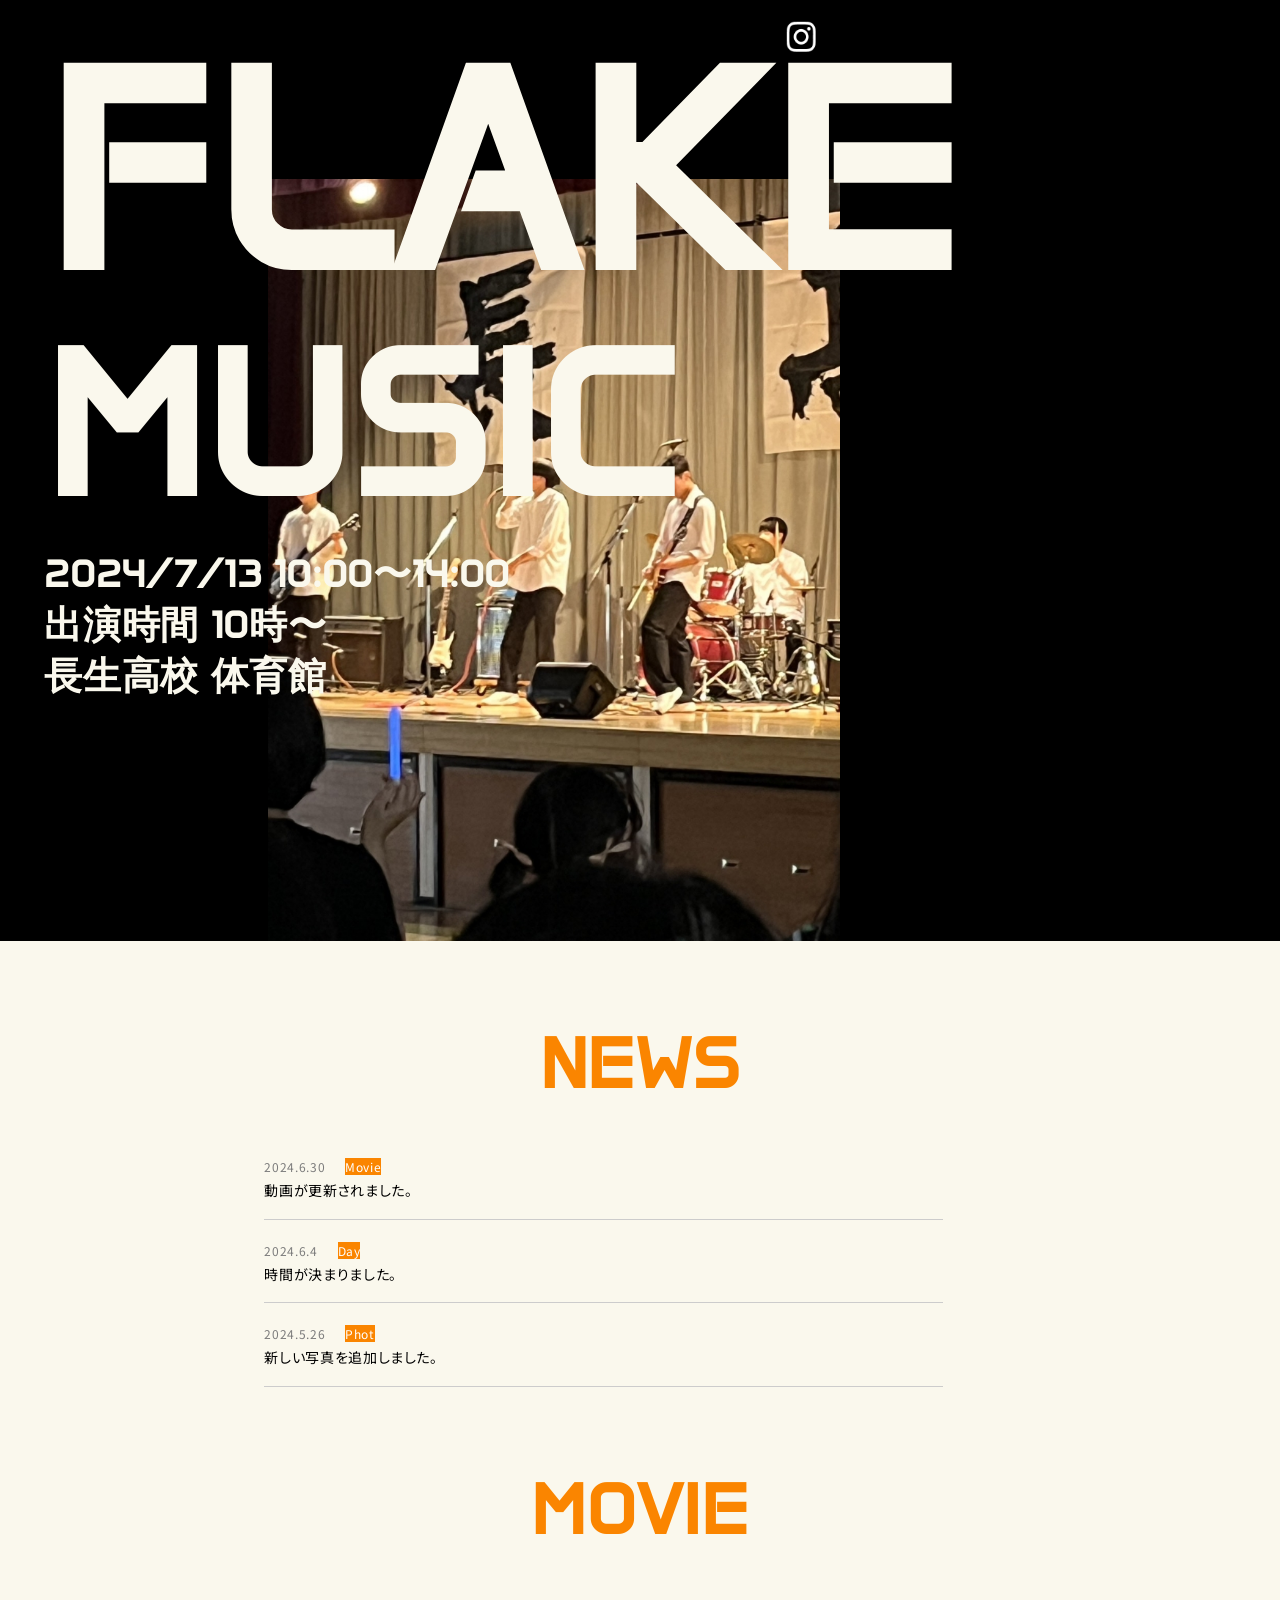
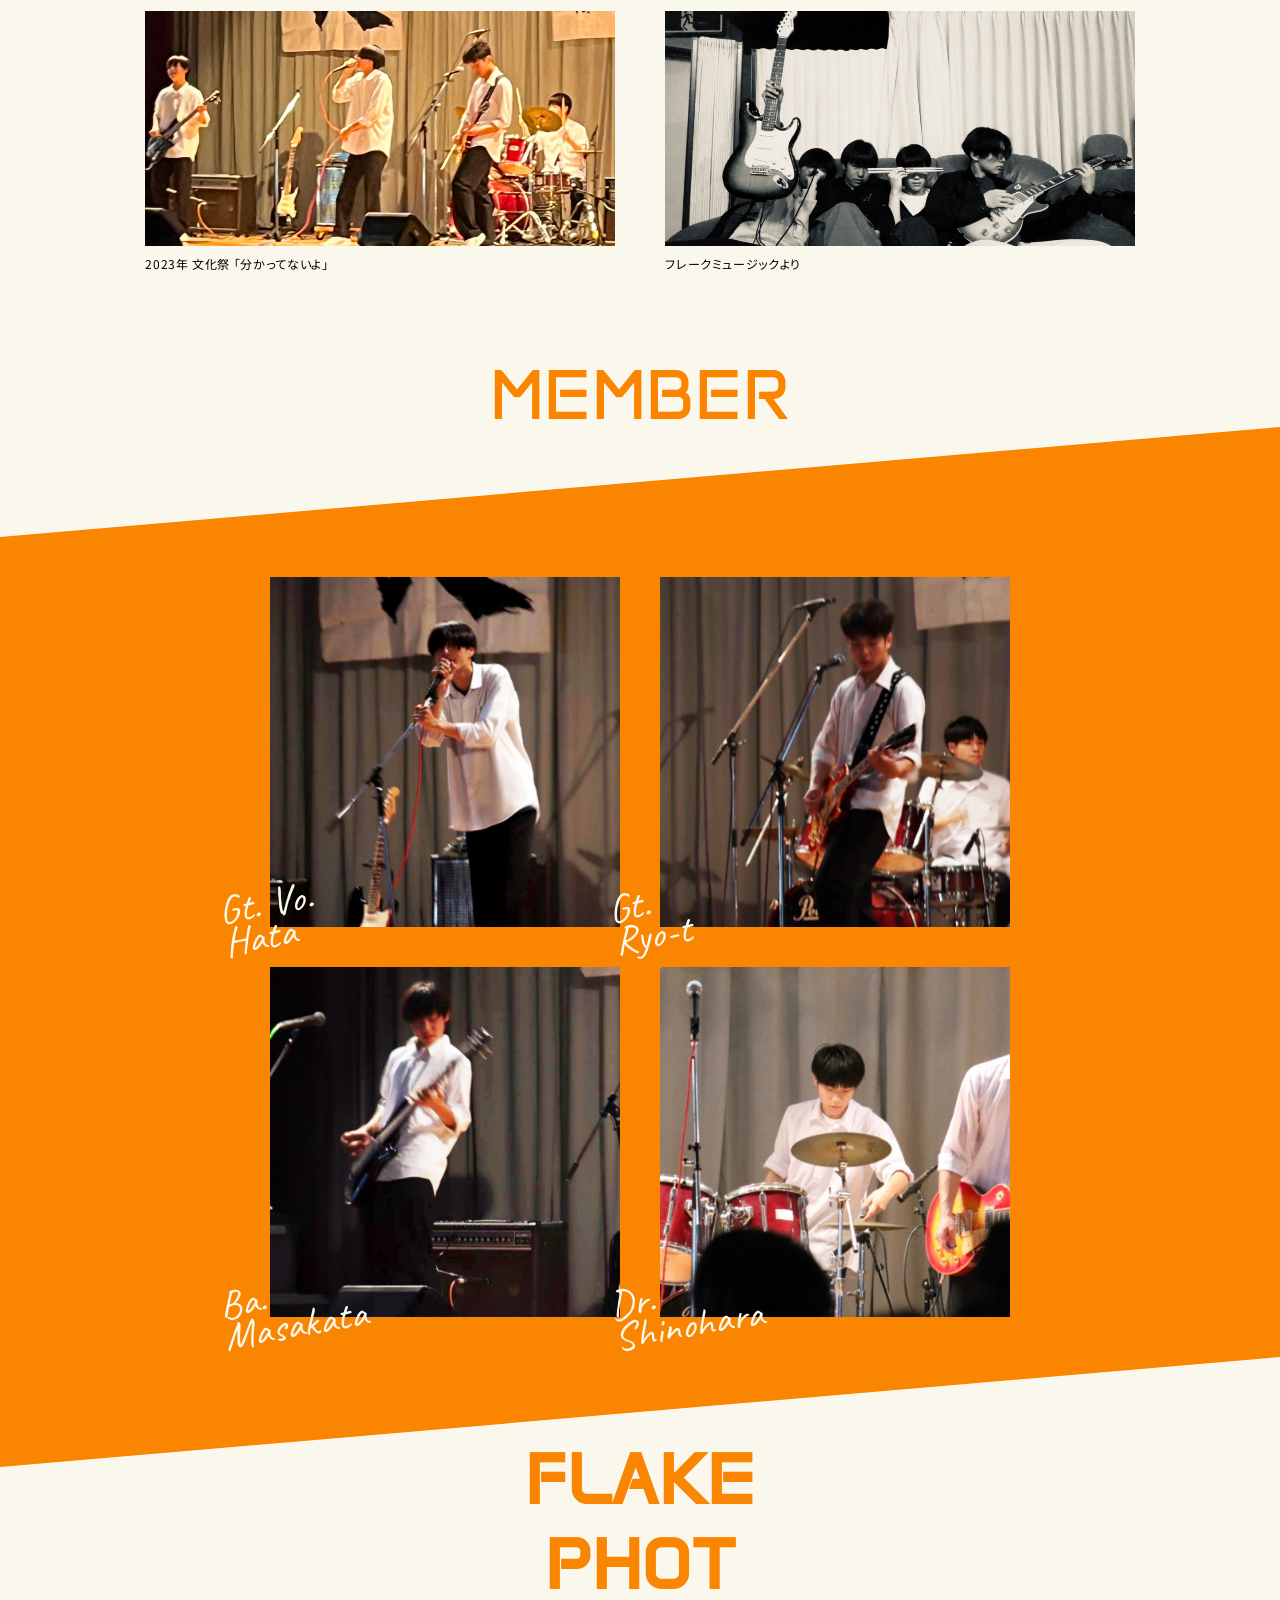
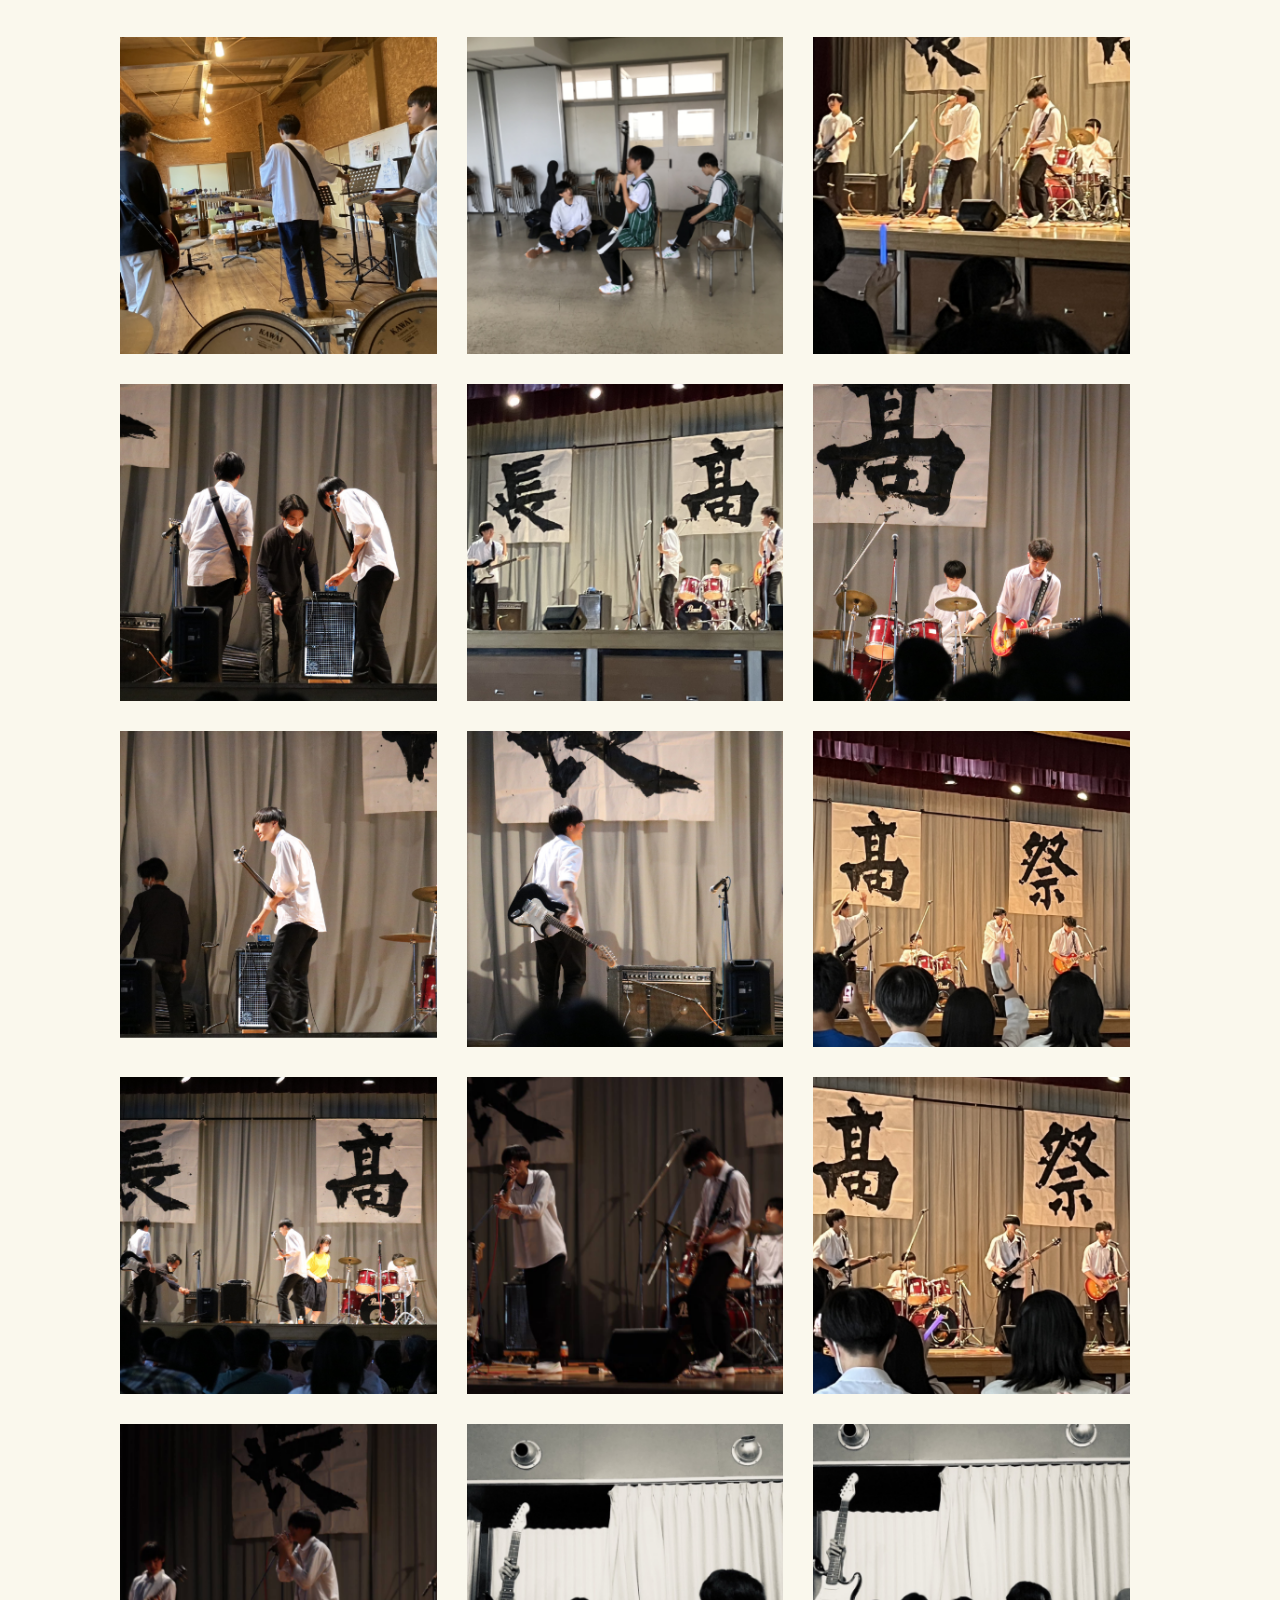
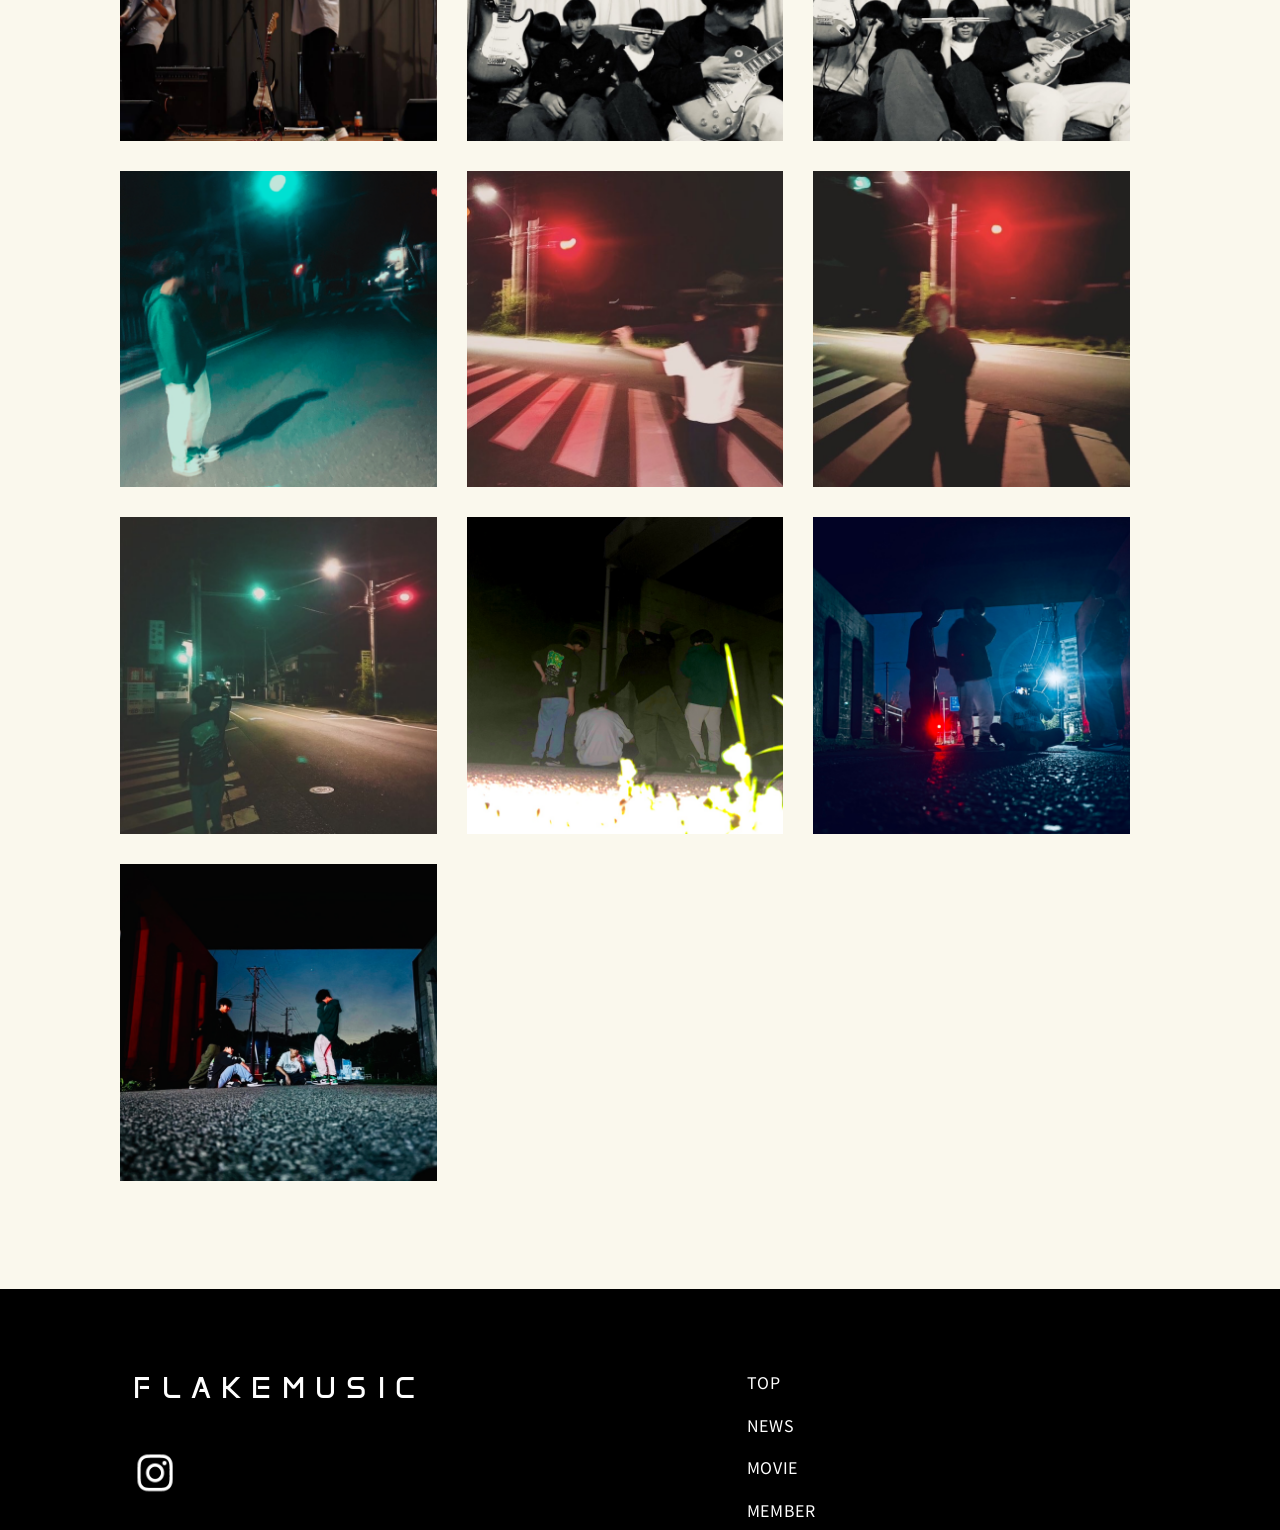
==== index.html @ 5154acaa "Add files via upload" ====
<!DOCTYPE html>
<html lang="ja">
<head>
    <meta charset="UTF-8">
    <meta http-equiv="X-UA-Compatible" content="IE=edge">
    <meta name="viewport" content="width=device-width, initial-scale=1.0">
    <title>FLAKE MUSIC</title>
    <link rel="preconnect" href="https://fonts.googleapis.com">
    <link rel="preconnect" href="https://fonts.gstatic.com">
    <link href="https://fonts.googleapis.com/css2?family=Anta&family=Caveat:wght@400..700&family=Noto+Sans+JP:wght@100..900&display=swap" rel="stylesheet">
    <link rel="stylesheet" href="./assets/css/style.css">
    <link rel="stylesheet" href="./assets/css/modal-video.min.css">
    <link rel="icon" type="image/svg+xml" href="./assets/images/favicon.svg">
</head>
<body>
    <div class="kv">
        <h1>
            <a href="https://www.instagram.com/flake__music?igsh=cmU2dWR6eW55bzNp&utm_source=qr" target="_blank">
                    <img class="kv_insta"  src="./assets/images/sns_instagram_wt.png">
                </a>
            <picture>
                <source class="kv_sp" srcset="./assets/images/img_kv_sp.jpg" alt="FLAKE MUSIC" media="(max-width:769px)
                ">
                <img class="kv_pc" src="./assets/images/img_kv_pc.jpg" alt="FLAKE MUSIC">
            </picture>
            <div class="kv_logo" id="TOP">
                <a href="https://www.instagram.com/flake__music/?igsh=cmU2dWR6eW55bzNp&utm_source=qr" target="_blank">
                    <img class="kv_logo_insta"  src="./assets/images/sns_instagram_wt.png">
                </a>
                <p class="kv_logo_1">FLAKE</p>
                <p class="kv_logo_2">MUSIC</p>
                <p class="kv_logo_3">2024/7/13  10:00〜14:00<br>
                出演時間 10時〜<br>
                長生高校 体育館</p>
            </div>
        </h1>
    </div>

    <section class="section">
        <div class="container">
            <h2>
                <p id="NEWS" class="head_name">
                    NEWS
                </p>
            </h2>
            <div class="title">
                <div class="box-flex">
                    <p class="title_day">2024.6.30</p>
                    <p class="title_label">Movie</p>
                </div>
                <p class="title_text"><a class="js-smscroll" href="#MOVIE">動画が更新されました。</a></p>
            </div>
            <div class="title">
                <div class="box-flex">
                    <p class="title_day">2024.6.4</p>
                    <p class="title_label">Day</p>
                </div>
                <p class="title_text"><a class="js-smscroll" href="#TOP">時間が決まりました。</a></p>
            </div>
            <div class="title">
                <div class="box-flex">
                    <p class="title_day">2024.5.26</p>
                    <p class="title_label">Phot</p>
                </div>
                <p class="title_text"><a class="js-smscroll" href="#PHOT">新しい写真を追加しました。</a></p>
            </div>
            
        </div>
    </section>

    <section class="section">
        <div class="container">
            <h2>
                <p id="MOVIE" class="head_name">MOVIE</p>
            </h2>
        </div>
        <div class="movie">
            <ul class="movie_box">
                <li class="movie_box_list js-modal-btn" data-video-id="sk8M_e-2G_A">
                    <img src="./assets/images/1947E01D-9ADE-44A4-9FD0-32E2B6042552.png" alt="">
                    <p class="movie_box_text">2023年 文化祭 「分かってないよ」</p>
                </li>
                <li class="movie_box_list
                js-modal-btn"
                data-video-id="zUgjoX7uFrs">
                    <img src="./assets/images/C8CD3459-239B-4F64-9021-A11E1F5ED445.png" alt="">
                    <p class="movie_box_text">フレークミュージックより</p>
                </li>
            </ul>
        </div>
    </section>

    <section class="section">
        <div class="container">
            <span>
                <p id="MEMBER" class="head_name head_name--mb">MEMBER</p>
            </span>
            
            <div class="member">
                <ul class="member_box">
                    <li class="member_box_list">
                        <img class="member_img" src="./assets/images/gt_vo.png" alt="">
                        <p class="member_img_name">Gt. Vo.<br>  Hata</p>
                    </li>
                    <li class="member_box_list">
                        <img class="member_img"  src="./assets/images/gt.png" alt="">
                        <p class="member_img_name">Gt.<br>  Ryo-t</p>
                    </li>
                    <li class="member_box_list">
                        <img class="member_img"  src="./assets/images/bass.png" alt="">
                        <p class="member_img_name">Ba.<br>  Masakata</p>
                    </li>
                    <li class="member_box_list">
                        <img class="member_img"  src="./assets/images/dr.png" alt="">
                        <p class="member_img_name">Dr.<br>  Shinohara</p>
                    </li>
                </ul>
            </div>
        </div>
    </section>

    <section class="section">
        <div class="container">
            <h2>
                <p id="PHOT" class="head_name">FLAKE<br>PHOT</p>
            </h2>
            <div class="phot">
                <ul class="phot_box">
                    <li class="phot_box_card">
                        <img src="./assets/images/phot_1.png" alt="">
                    </li>
                    <li class="phot_box_card">
                        <img src="./assets/images/phot_2.png" alt="">
                    </li>
                    <li class="phot_box_card">
                        <img src="./assets/images/phot_3.png" alt="">
                    </li>
                    <li class="phot_box_card">
                        <img src="./assets/images/phot_4.png" alt="">
                    </li>
                    <li class="phot_box_card">
                        <img src="./assets/images/phot_5.png" alt="">
                    </li>
                    <li class="phot_box_card">
                        <img src="./assets/images/phot_6.png" alt="">
                    </li>
                    <li class="phot_box_card">
                        <img src="./assets/images/phot_7.png" alt="">
                    </li>
                    <li class="phot_box_card">
                        <img src="./assets/images/phot_8.png" alt="">
                    </li>
                    <li class="phot_box_card">
                        <img src="./assets/images/phot_9.png" alt="">
                    </li>
                    <li class="phot_box_card">
                        <img src="./assets/images/phot_10.png" alt="">
                    </li>
                    <li class="phot_box_card">
                        <img src="./assets/images/phot_11.png" alt="">
                    </li>
                    <li class="phot_box_card">
                        <img src="./assets/images/phot_12.png" alt="">
                    </li>
                    <li class="phot_box_card">
                        <img src="./assets/images/phot_13.png" alt="">
                    </li>
                    <li class="phot_box_card">
                        <img src="./assets/images/phot_14.png" alt="">
                    </li>
                    <li class="phot_box_card">
                        <img src="./assets/images/phot_15.png" alt="">
                    </li>
                    <li class="phot_box_card">
                        <img src="./assets/images/phot_16.png" alt="">
                    </li>
                    <li class="phot_box_card">
                        <img src="./assets/images/phot_17.png" alt="">
                    </li>
                    <li class="phot_box_card">
                        <img src="./assets/images/phot_18.png" alt="">
                    </li>
                    <li class="phot_box_card">
                        <img src="./assets/images/phot_19.png" alt="">
                    </li><li class="phot_box_card">
                        <img src="./assets/images/phot_20.png" alt="">
                    </li>
                    <li class="phot_box_card">
                        <img src="./assets/images/phot_21.png" alt="">
                    </li>
                    <li class="phot_box_card">
                        <img src="./assets/images/phot_22.png" alt="">
                    </li>
                </ul>
            </div>
        </div>
    </section>

    <!-- <section class="section"> -->
        <!-- <div class="container"> -->
            <div class="footer">
                <p class="footer_name">F L A K E  M U S I C</p>
                <a href="https://www.instagram.com/flake__music/?igsh=cmU2dWR6eW55bzNp&utm_source=qr" target="_blank">
                    <img class="footer_insta" src="./assets/images/sns_instagram_wt.png">
                </a>
                <div class="footer_label">
                    <p class="footer_label_list"><a class="js-smscroll" href="#TOP">TOP</a></p>
                    <p class="footer_label_list"><a class="js-smscroll" href="#NEWS">NEWS</a></p>
                    <p class="footer_label_list"><a class="js-smscroll" href="#MOVIE">MOVIE</a></p>
                    <p class="footer_label_list"><a class="js-smscroll" href="#MEMBER">MEMBER</a></p>
                    <p class="footer_label_list"><a class="js-smscroll" href="#PHOT">PHOT</a></p>
                </div>
                <p class="footer_copyright">Copyright 2024 © FLAKE MUSIC. All Rights Reserved.</p>
            </div>
        </div>
        
    </section>
    <script src="https://ajax.googleapis.com/ajax/libs/jquery/3.7.1/jquery.min.js"></script>
    <script src="./assets/js/jquery-modal-video.min.js"></script>
    <script src="./assets/js/main.js"></script>
</body>
</html>
---- assets/css/style.css ----
@charset "UTF-8";
/*
  # =================================================================
  # Global selectors
  # =================================================================
*/
html {
  box-sizing: border-box;
  overflow-y: scroll; /* All browsers without overlaying scrollbars */
  -webkit-text-size-adjust: 100%; /* iOS 8+ */
}

*,
::before,
::after {
  background-repeat: no-repeat; /* Set `background-repeat: no-repeat` to all elements and pseudo elements */
  box-sizing: inherit;
}

::before,
::after {
  text-decoration: inherit; /* Inherit text-decoration and vertical align to ::before and ::after pseudo elements */
  vertical-align: inherit;
}

* {
  padding: 0; /* Reset `padding` and `margin` of all elements */
  margin: 0;
}

/* # =================================================================
   # General elements
   # ================================================================= */
/* Add the correct display in iOS 4-7.*/
audio:not([controls]) {
  display: none;
  height: 0;
}

hr {
  overflow: visible; /* Show the overflow in Edge and IE */
}

em {
  font-style: normal;
}

/*
* Correct `block` display not defined for any HTML5 element in IE 8/9
* Correct `block` display not defined for `details` or `summary` in IE 10/11
* and Firefox
* Correct `block` display not defined for `main` in IE 11
*/
article,
aside,
details,
figcaption,
figure,
footer,
header,
main,
menu,
nav,
section,
summary {
  display: block;
}

summary {
  display: list-item; /* Add the correct display in all browsers */
}

small {
  font-size: 80%; /* Set font-size to 80% in `small` elements */
}

[hidden],
template {
  display: none; /* Add the correct display in IE */
}

abbr[title] {
  border-bottom: 1px dotted; /* Add a bordered underline effect in all browsers */
  text-decoration: none; /* Remove text decoration in Firefox 40+ */
}

a {
  background-color: transparent; /* Remove the gray background on active links in IE 10 */
  -webkit-text-decoration-skip: objects; /* Remove gaps in links underline in iOS 8+ and Safari 8+ */
  text-decoration: none;
}

a:active,
a:hover {
  outline-width: 0; /* Remove the outline when hovering in all browsers */
}

code,
kbd,
pre,
samp {
  font-family: monospace, monospace; /* Specify the font family of code elements */
}

b,
strong {
  font-weight: bolder; /* Correct style set to `bold` in Edge 12+, Safari 6.2+, and Chrome 18+ */
}

dfn {
  font-style: italic; /* Address styling not present in Safari and Chrome */
}

/* Address styling not present in IE 8/9 */
mark {
  background-color: #ff0;
  color: #000;
}

/* https://gist.github.com/unruthless/413930 */
sub,
sup {
  font-size: 75%;
  line-height: 0;
  position: relative;
  vertical-align: baseline;
}

sub {
  bottom: 0;
}

sup {
  top: -0.5em;
}

/* # =================================================================
   # Forms
   # ================================================================= */
input {
  border-radius: 0;
}

/* Apply cursor pointer to button elements */
button,
[type=button],
[type=reset],
[type=submit],
[role=button] {
  cursor: pointer;
}

/* Replace pointer cursor in disabled elements */
[disabled] {
  cursor: default;
}

[type=number] {
  width: auto; /* Firefox 36+ */
}

[type=search] {
  -webkit-appearance: textfield; /* Safari 8+ */
}

[type=search]::-webkit-search-cancel-button,
[type=search]::-webkit-search-decoration {
  -webkit-appearance: none; /* Safari 8 */
}

textarea {
  overflow: auto; /* Internet Explorer 11+ */
  resize: vertical; /* Specify textarea resizability */
}

button,
input,
optgroup,
select,
textarea {
  font: inherit; /* Specify font inheritance of form elements */
}

optgroup {
  font-weight: bold; /* Restore the font weight unset by the previous rule. */
}

button {
  overflow: visible; /* Address `overflow` set to `hidden` in IE 8/9/10/11 */
}

/* Remove inner padding and border in Firefox 4+ */
button::-moz-focus-inner,
[type=button]::-moz-focus-inner,
[type=reset]::-moz-focus-inner,
[type=submit]::-moz-focus-inner {
  border-style: 0;
  padding: 0;
}

/* Replace focus style removed in the border reset above */
button:-moz-focusring,
[type=button]::-moz-focus-inner,
[type=reset]::-moz-focus-inner,
[type=submit]::-moz-focus-inner {
  outline: 1px dotted ButtonText;
}

button,
html [type=button],
[type=reset],
[type=submit] {
  -moz-appearance: none;
       appearance: none;
  -webkit-appearance: none; /* Correct the inability to style clickable types in iOS */
}

button,
select {
  text-transform: none; /* Firefox 40+, Internet Explorer 11- */
}

/* Remove the default button styling in all browsers */
button,
input,
select,
textarea {
  background-color: transparent;
  border-style: none;
  color: inherit;
}

/* Style select like a standard input */
select {
  appearance: none;
  -moz-appearance: none; /* Firefox 36+ */
  -webkit-appearance: none; /* Chrome 41+ */
}

select::-ms-expand {
  display: none; /* Internet Explorer 11+ */
}

select::-ms-value {
  color: currentColor; /* Internet Explorer 11+ */
}

legend {
  border: 0; /* Correct `color` not being inherited in IE 8/9/10/11 */
  color: inherit; /* Correct the color inheritance from `fieldset` elements in IE */
  display: table; /* Correct the text wrapping in Edge and IE */
  max-width: 100%; /* Correct the text wrapping in Edge and IE */
  white-space: normal; /* Correct the text wrapping in Edge and IE */
}

::-webkit-file-upload-button {
  -webkit-appearance: button; /* Correct the inability to style clickable types in iOS and Safari */
  font: inherit; /* Change font properties to `inherit` in Chrome and Safari */
}

[type=search] {
  -webkit-appearance: textfield; /* Correct the odd appearance in Chrome and Safari */
  outline-offset: -2px; /* Correct the outline style in Safari */
}

/* # =================================================================
   # Specify media element style
   # ================================================================= */
img {
  border-style: none; /* Remove border when inside `a` element in IE 8/9/10 */
  max-width: 100%;
  vertical-align: top;
}

img[src$=".svg"] {
  width: 100%;
  height: auto;
}

/* Add the correct vertical alignment in Chrome, Firefox, and Opera */
progress {
  vertical-align: baseline;
}

svg:not(:root) {
  overflow: hidden; /* Internet Explorer 11- */
}

audio,
canvas,
progress,
video {
  display: inline-block; /* Internet Explorer 11+, Windows Phone 8.1+ */
}

/* # =================================================================
   # Accessibility
   # ================================================================= */
/* Hide content from screens but not screenreaders */
@media screen {
  [hidden~=screen] {
    display: inherit;
  }
  [hidden~=screen]:not(:active):not(:focus):not(:target) {
    position: absolute !important;
    clip: rect(0 0 0 0) !important;
  }
}
/* Specify the progress cursor of updating elements */
[aria-busy=true] {
  cursor: progress;
}

/* Specify the pointer cursor of trigger elements */
[aria-controls] {
  cursor: pointer;
}

/* Specify the unstyled cursor of disabled, not-editable, or otherwise inoperable elements */
[aria-disabled] {
  cursor: default;
}

/* # =================================================================
   # Selection
   # ================================================================= */
/* Specify text selection background color and omit drop shadow */
::-moz-selection {
  background-color: #b3d4fc; /* Required when declaring ::selection */
  color: #000;
  text-shadow: none;
}

::selection {
  background-color: #b3d4fc; /* Required when declaring ::selection */
  color: #000;
  text-shadow: none;
}

/* ==========================================================================
 Base
========================================================================== */
html {
  overflow-y: scroll;
  font-size: 0.625em;
  box-sizing: border-box;
}

body {
  background-color: #FAF8ED;
  color: #FA8500;
  font-family: "Noto Sans JP", "Hiragino Sans", "Hiragino Kaku Gothic ProN", -apple-system, BlinkMacSystemFont, "游ゴシック Medium", meiryo, sans-serif;
  font-size: 1.6rem;
  font-weight: 400;
  font-feature-settings: "palt";
  -webkit-font-feature-settings: "palt";
  -moz-font-feature-settings: "palt";
  letter-spacing: 0.04em;
}

ul {
  list-style: none;
}

sup {
  font-size: 0.6em;
}

img,
video {
  max-width: 100%;
}

em {
  font-style: normal;
}

* {
  -webkit-tap-highlight-color: transparent;
}
*:focus {
  outline: none;
}

a {
  color: inherit;
  text-underline-offset: 3px;
  cursor: pointer;
}
a:link, a:visited {
  color: inherit;
}
a:hover {
  opacity: 1;
}
a:active {
  opacity: 0.8;
}
a:focus {
  outline: 0;
}
a.textLink {
  display: inline;
}

a, button {
  outline: none;
}

@media screen and (max-width: 767px) {
  .is-hideSp {
    display: none;
  }
}

@media screen and (min-width: 768px) {
  .is-hidePc {
    display: none;
  }
}

.ib {
  display: inline-block;
}

@media screen and (max-width: 767px) {
  sup {
    font-size: 0.6em;
  }
}
body {
  background-color: #FAF8ED;
}

.kv {
  display: flex;
  position: relative;
  background-color: #000;
}
@media screen and (max-width: 769px) {
  .kv {
    padding-top: 0;
  }
}
.kv_insta {
  width: 100%;
  height: auto;
  padding-top: 2.0833333333%;
  padding-left: 88.1944444444%;
  padding-right: 7.6388888889%;
}
@media screen and (max-width: 769px) {
  .kv_insta {
    display: none;
  }
}
.kv_sp {
  padding-top: 0;
}
.kv_pc {
  width: 100%;
  height: auto;
  padding-left: 30.1388888889%;
  padding-right: 5.4166666667%;
  padding-top: 13.8888888889%;
}
@media screen and (max-width: 769px) {
  .kv_pc {
    padding: 0 0 38.4615384615% 0;
  }
}

.kv_logo {
  position: absolute;
  top: 0px;
  padding-left: 3.4722222222%;
  text-align: left;
  font-family: "Anta", sans-serif;
  color: #FAF8ED;
}
@media screen and (max-width: 769px) {
  .kv_logo {
    padding-left: 5.1282051282%;
    padding-top: 0;
  }
}
@media screen and (min-width: 769px) {
  .kv_logo_insta {
    display: none;
  }
}
@media screen and (max-width: 769px) {
  .kv_logo_insta {
    padding-top: 5.1282051282%;
    padding-left: 79.4871794872%;
    padding-right: 5.1282051282%;
  }
}
.kv_logo_1 {
  font-size: 22vw;
}
@media screen and (max-width: 769px) {
  .kv_logo_1 {
    font-size: 27vw;
  }
}
.kv_logo_2 {
  font-size: 16vw;
  margin-top: -4.8611111111%;
}
@media screen and (max-width: 769px) {
  .kv_logo_2 {
    font-size: 22vw;
  }
}
.kv_logo_3 {
  font-size: 3vw;
  padding-top: 0;
}
@media screen and (max-width: 769px) {
  .kv_logo_3 {
    font-size: 5vw;
    padding-top: 71.7948717949%;
  }
}

.section {
  max-width: 1240px;
  margin-left: auto;
  margin-right: auto;
  padding-top: 80px;
  padding-left: 100px;
  padding-right: 100px;
}
@media screen and (max-width: 769px) {
  .section {
    padding-left: 20px;
    padding-right: 20px;
  }
}

.head_name {
  margin-bottom: 30px;
  text-align: center;
  font-family: "Anta", sans-serif;
  font-size: 70px;
}
@media screen and (max-width: 769px) {
  .head_name {
    font-size: 60px;
  }
}
.head_name--mb {
  margin-bottom: 100px;
}

.box-flex {
  display: flex;
}

.title {
  padding-top: 2.0833333333%;
  padding-left: 13.8888888889%;
  padding-right: 20.8333333333%;
  text-align: left;
}
@media screen and (max-width: 769px) {
  .title {
    padding-left: 0;
    padding-right: 0;
  }
}
.title_day {
  color: #7C7C7C;
  font-size: 12px;
  margin-right: 20px;
  margin-bottom: 5px;
}
@media screen and (max-width: 769px) {
  .title_day {
    font-size: 3vw;
  }
}
.title_label {
  color: #fff;
  font-size: 12px;
  background-color: #FA8500;
  text-align: center;
  margin-bottom: 5px;
}
@media screen and (max-width: 769px) {
  .title_label {
    font-size: 12px;
  }
}
.title_text {
  color: #000;
  font-size: 14px;
  padding-bottom: 2.7777777778%;
  border-bottom: 1px solid #CCCCCC;
}
@media screen and (max-width: 769px) {
  .title_text {
    font-size: 16px;
  }
}

.movie_box {
  padding-top: 2.7777777778%;
  display: flex;
}
.movie_box_list {
  padding-left: 2.4305555556%;
  padding-right: 2.4305555556%;
}
.movie_box_list img {
  cursor: pointer;
}
.movie_box_text {
  padding-top: 2.0833333333%;
  text-align: left;
  color: #000;
  font-size: 12px;
  cursor: pointer;
}

.member {
  margin: 0 calc((100vw - 100%) / -2);
  background: #FA8500;
  position: relative;
}
.member::before, .member::after {
  display: block;
  content: "";
  position: absolute;
  z-index: -1;
}
.member::before {
  border-left: 100vw solid transparent;
  border-bottom: 110px solid #FA8500;
  bottom: 100%;
  left: 0;
}
.member::after {
  border-right: 100vw solid transparent;
  border-top: 110px solid #FA8500;
}

.member_box {
  width: 100%;
  max-width: 1240px;
  margin-top: 30px;
  padding-top: 40px;
  padding-left: 60px;
  padding-right: 60px;
  padding-bottom: 40px;
  display: flex;
  flex-wrap: wrap;
  justify-content: center;
  gap: 40px;
  margin-left: auto;
  margin-right: auto;
}
@media screen and (max-width: 769px) {
  .member_box {
    padding-left: 0;
    padding-right: 0;
    gap: 15px;
  }
}
.member_box_list {
  flex: 0 0 calc(50% - 40px);
  position: relative;
  max-width: 350px;
}
@media screen and (max-width: 769px) {
  .member_box_list {
    flex: 0 0 calc(50% - 25px);
  }
}

.member_img {
  width: 100%;
  height: auto;
}
.member_img_name {
  font-family: "Caveat", sans-serif;
  color: #FAF8ED;
  font-size: 40px;
  line-height: 80%;
  text-align: left;
  transform: rotate(-10deg);
  position: absolute;
  left: -49px;
  bottom: -24px;
  z-index: 1;
}
@media screen and (max-width: 769px) {
  .member_img_name {
    left: 0;
    bottom: 0;
    font-size: 30px;
  }
}

.phot_box {
  width: 100%;
  height: auto;
  display: flex;
  flex-wrap: wrap;
  justify-content: flex-start;
  margin-bottom: 10.4166666667%;
  gap: 30px;
  align-items: stretch;
}
@media screen and (max-width: 769px) {
  .phot_box {
    gap: 15px;
  }
}
.phot_box_card {
  flex: 0 0 calc(33.333% - 30px);
}
@media screen and (max-width: 769px) {
  .phot_box_card {
    flex: 0 0 calc(50% - 7.5px);
  }
}
.phot_box_card img {
  width: 100%;
  -o-object-fit: cover;
     object-fit: cover;
  aspect-ratio: 1/1;
}

.footer {
  background-color: #000;
  margin: calc((100vw - 100%) / -2);
}
@media screen and (max-width: 769px) {
  .footer {
    display: grid;
    grid-template-columns: auto;
    grid-template-rows: auto;
    gap: 0px 0px;
    grid-auto-flow: row;
    grid-template-areas: "name name" "menu insta" "copyright copyright";
  }
}
.footer_name {
  padding-left: 10.4166666667%;
  padding-top: 6.25%;
  padding-bottom: 2.0833333333%;
  color: #fff;
  font-size: 30px;
  font-family: "Anta", sans-serif;
}
@media screen and (max-width: 769px) {
  .footer_name {
    font-size: 30px;
    padding-left: 5.1282051282%;
    padding-top: 5.1282051282%;
    padding-bottom: 2.5641025641%;
    grid-area: name;
  }
}
.footer_insta {
  width: 100%;
  height: auto;
  padding-top: 1.3888888889%;
  padding-left: 10.4166666667%;
  padding-right: 86.1111111111%;
}
@media screen and (max-width: 769px) {
  .footer_insta {
    width: 30px;
    height: auto;
    grid-area: insta;
    text-align: right;
    padding: 0;
  }
}
.footer_label {
  font-size: 16px;
  color: #fff;
  padding-left: 58.3333333333%;
  margin-top: -9.7222222222%;
  padding-bottom: 8.3333333333%;
}
@media screen and (max-width: 769px) {
  .footer_label {
    font-size: 18px;
    padding-top: 7.6923076923%;
    padding-left: 7.6923076923%;
    grid-area: menu;
  }
}
.footer_label_list {
  padding-bottom: 3.4722222222%;
}
.footer_copyright {
  padding-right: 3.4722222222%;
  padding-bottom: 3.4722222222%;
  font-size: 12px;
  text-align: right;
  color: #fff;
}
@media screen and (max-width: 769px) {
  .footer_copyright {
    font-size: 10px;
    text-align: center;
    grid-area: copyright;
  }
}/*# sourceMappingURL=style.css.map */
---- assets/css/modal-video.min.css ----
@keyframes modal-video{from{opacity:0}to{opacity:1}}@keyframes modal-video-inner{from{transform:translate(0, 100px)}to{transform:translate(0, 0)}}.modal-video{position:fixed;top:0;left:0;width:100%;height:100%;background-color:rgba(0,0,0,0.5);z-index:1000000;cursor:pointer;opacity:1;animation-timing-function:ease-out;animation-duration:.3s;animation-name:modal-video;-webkit-transition:opacity .3s ease-out;-moz-transition:opacity .3s ease-out;-ms-transition:opacity .3s ease-out;-o-transition:opacity .3s ease-out;transition:opacity .3s ease-out}.modal-video-close{opacity:0}.modal-video-close .modal-video-movie-wrap{-webkit-transform:translate(0, 100px);-moz-transform:translate(0, 100px);-ms-transform:translate(0, 100px);-o-transform:translate(0, 100px);transform:translate(0, 100px)}.modal-video-body{max-width:960px;width:100%;height:100%;margin:0 auto;padding:0 10px;display:flex;justify-content:center;box-sizing:border-box}.modal-video-inner{display:flex;justify-content:center;align-items:center;width:100%;height:100%}@media (orientation: landscape){.modal-video-inner{padding:10px 60px;box-sizing:border-box}}.modal-video-movie-wrap{width:100%;height:0;position:relative;padding-bottom:56.25%;background-color:#333;animation-timing-function:ease-out;animation-duration:.3s;animation-name:modal-video-inner;-webkit-transform:translate(0, 0);-moz-transform:translate(0, 0);-ms-transform:translate(0, 0);-o-transform:translate(0, 0);transform:translate(0, 0);-webkit-transition:-webkit-transform .3s ease-out;-moz-transition:-moz-transform .3s ease-out;-ms-transition:-ms-transform .3s ease-out;-o-transition:-o-transform .3s ease-out;transition:transform .3s ease-out}.modal-video-movie-wrap iframe{position:absolute;top:0;left:0;width:100%;height:100%}.modal-video-close-btn{position:absolute;z-index:2;top:-45px;right:0;display:inline-block;width:35px;height:35px;overflow:hidden;border:none;background:transparent}@media (orientation: landscape){.modal-video-close-btn{top:0;right:-45px}}.modal-video-close-btn:before{transform:rotate(45deg)}.modal-video-close-btn:after{transform:rotate(-45deg)}.modal-video-close-btn:before,.modal-video-close-btn:after{content:'';position:absolute;height:2px;width:100%;top:50%;left:0;margin-top:-1px;background:#fff;border-radius:5px;margin-top:-6px}
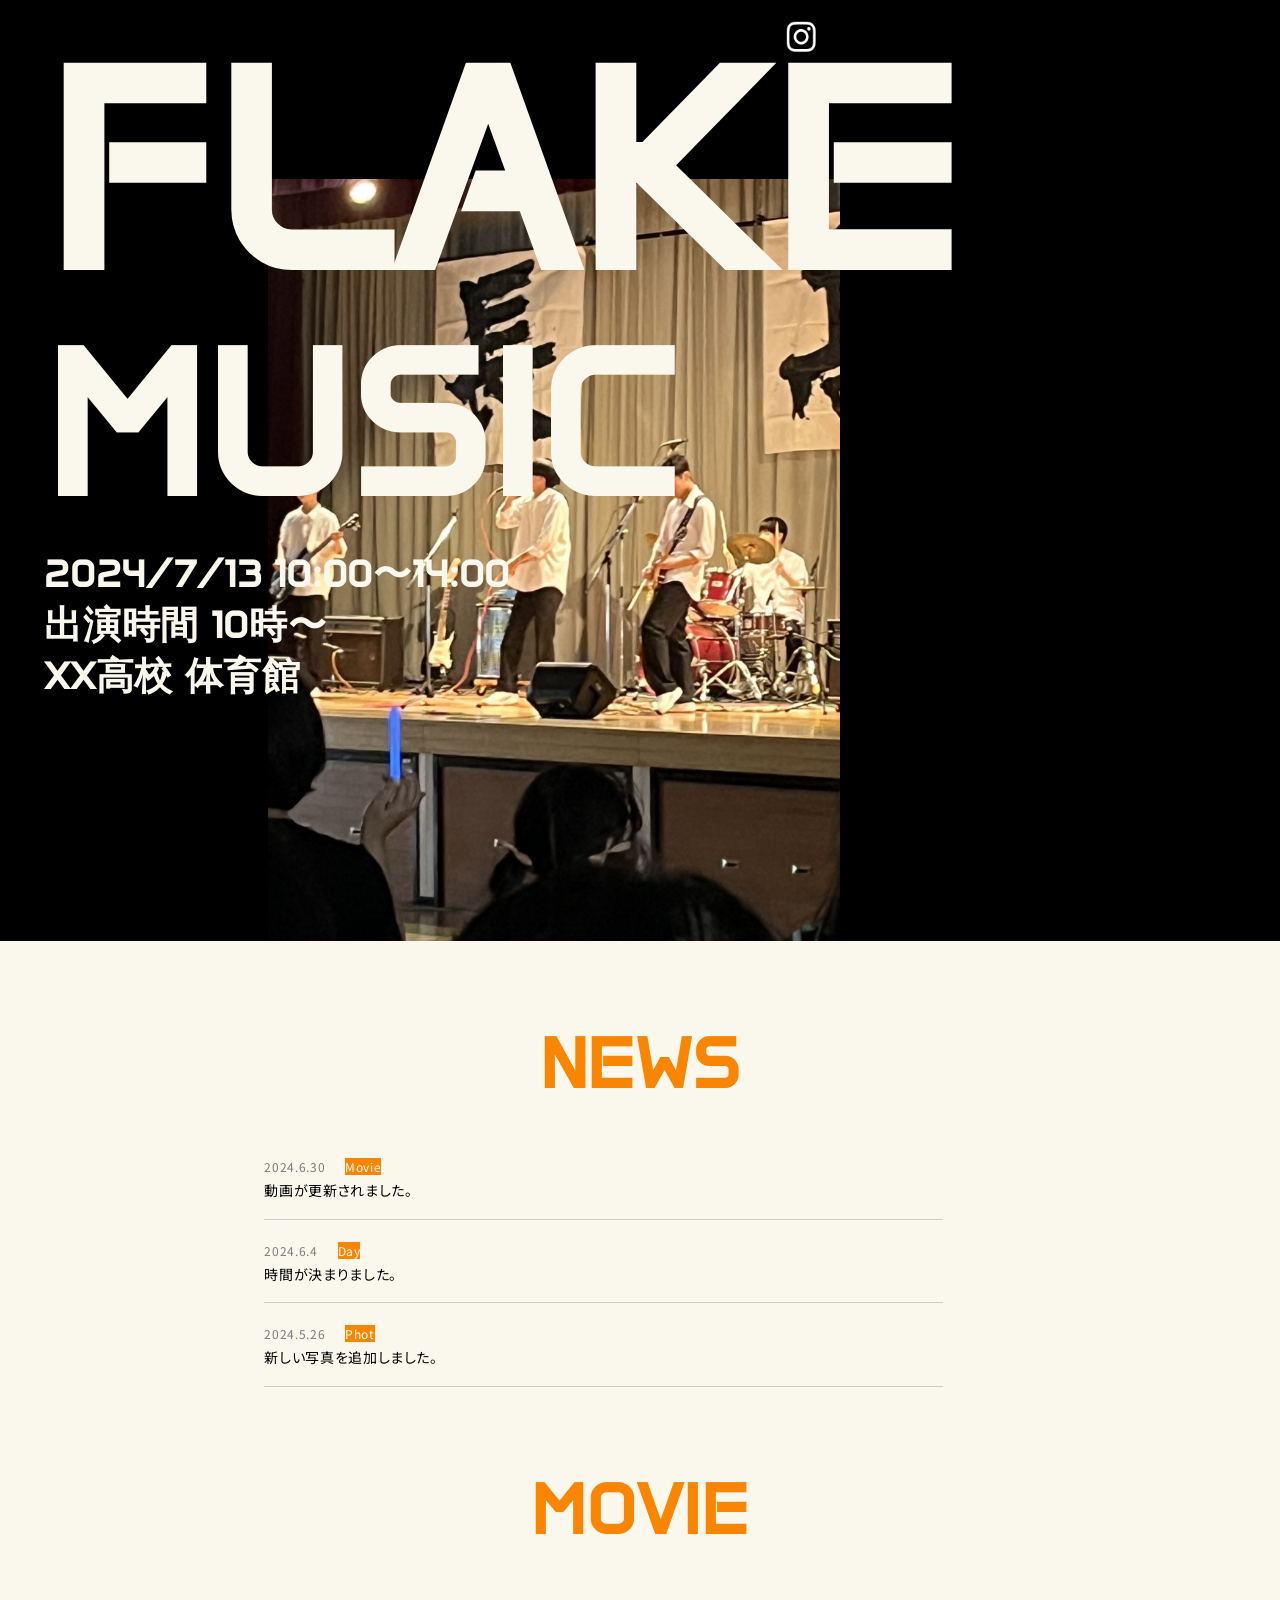
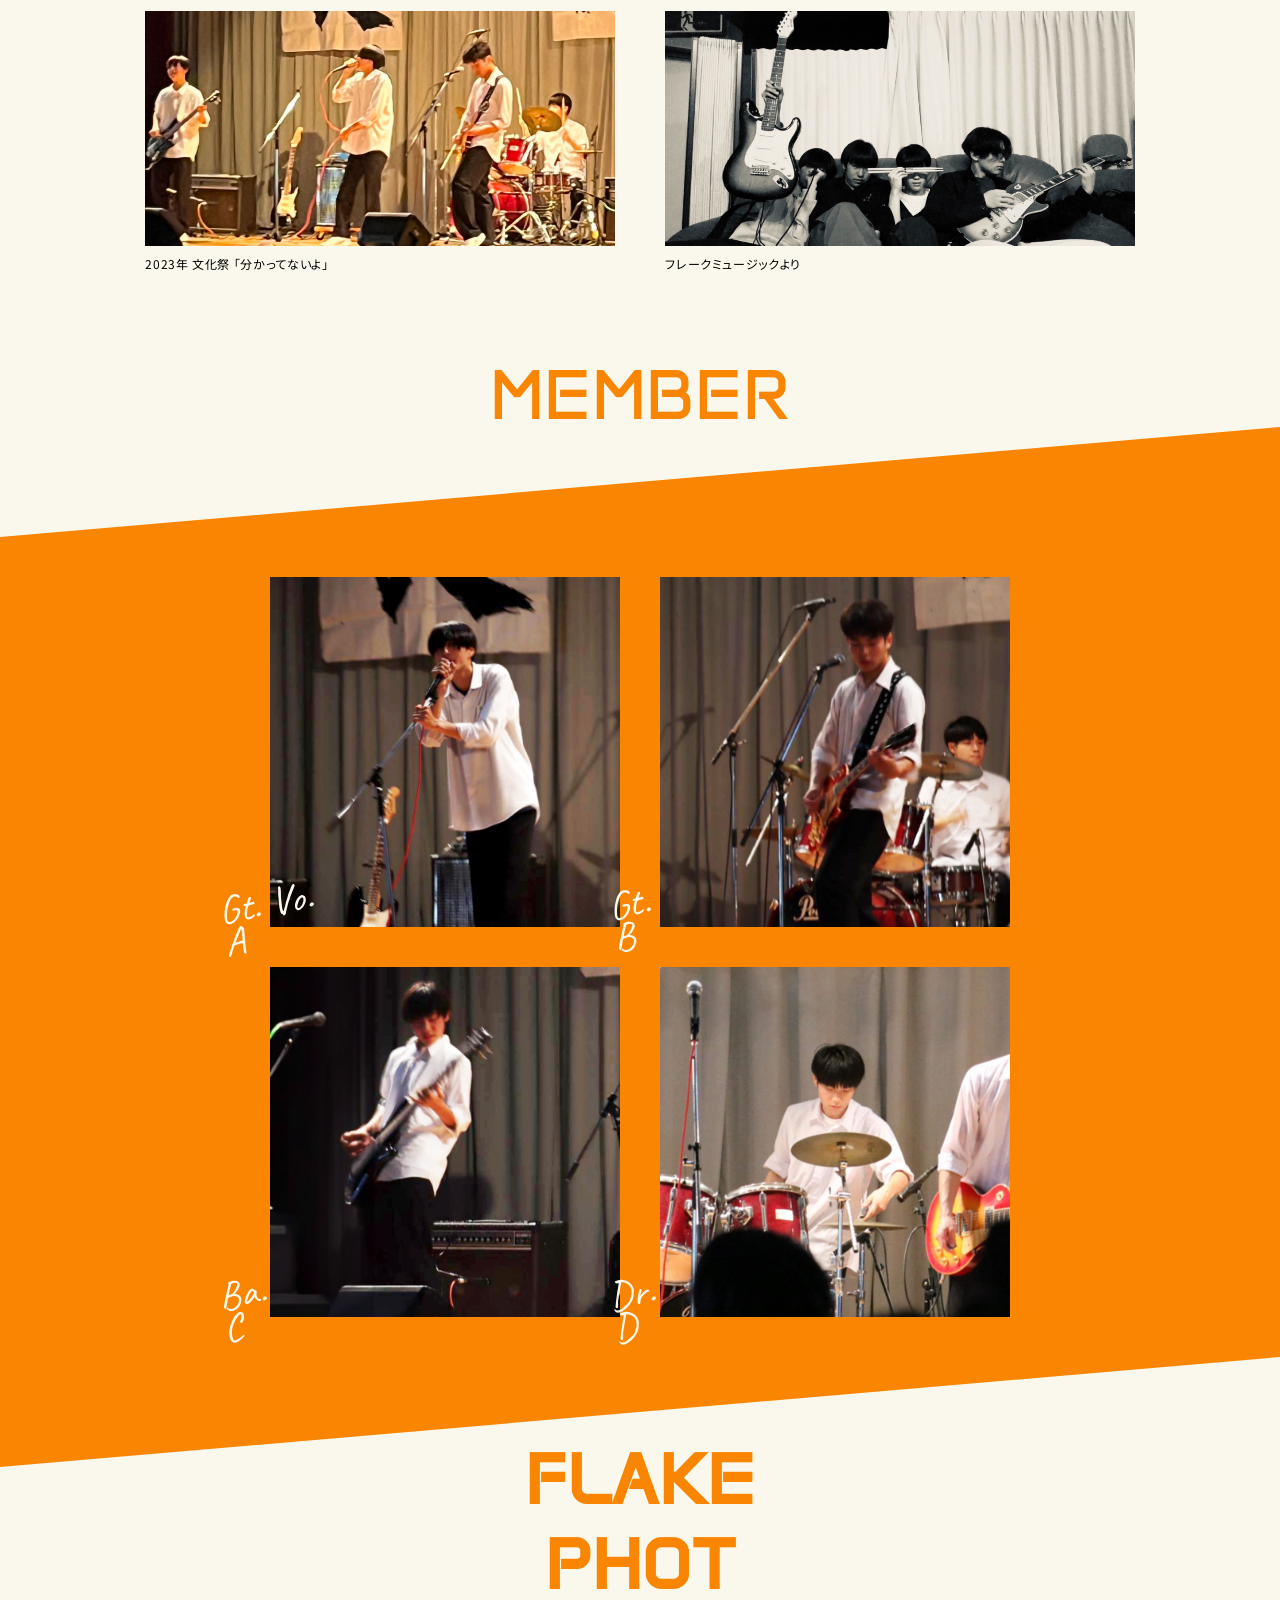
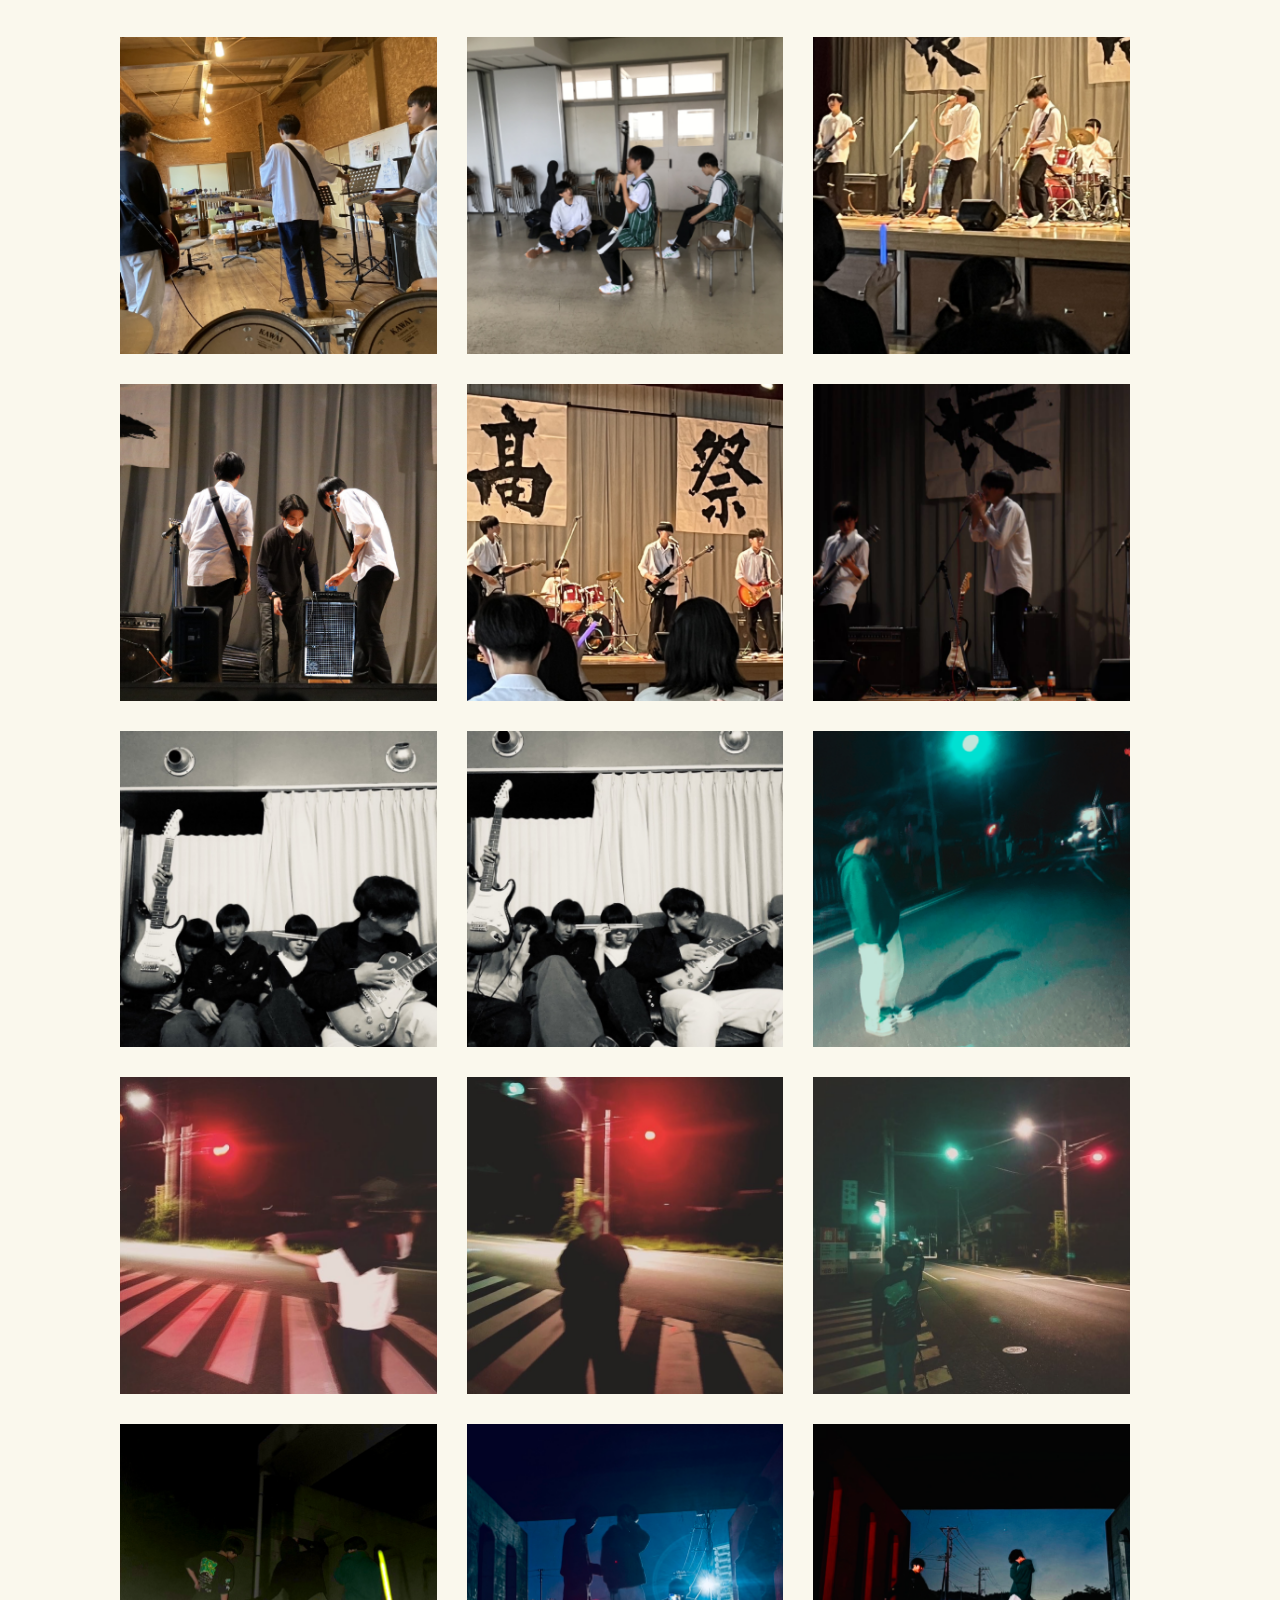
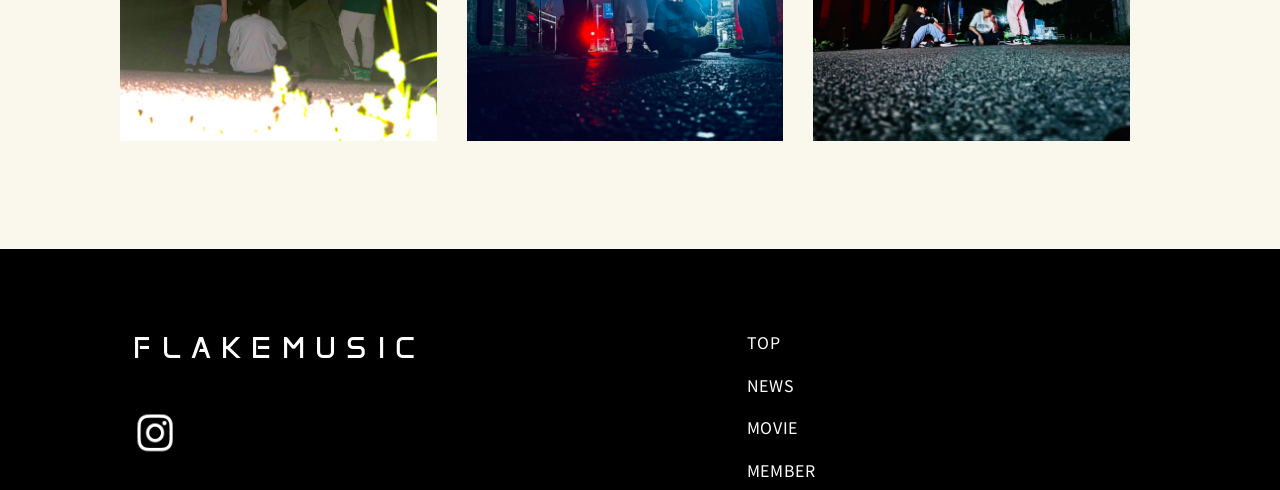
==== commit 9d950e47: "Add files via upload" ====
--- a/index.html
+++ b/index.html
@@ -31,7 +31,7 @@
                 <p class="kv_logo_2">MUSIC</p>
                 <p class="kv_logo_3">2024/7/13  10:00〜14:00<br>
                 出演時間 10時〜<br>
-                長生高校 体育館</p>
+                XX高校 体育館</p>
             </div>
         </h1>
     </div>
@@ -100,19 +100,19 @@
                 <ul class="member_box">
                     <li class="member_box_list">
                         <img class="member_img" src="./assets/images/gt_vo.png" alt="">
-                        <p class="member_img_name">Gt. Vo.<br>  Hata</p>
+                        <p class="member_img_name">Gt. Vo.<br>  A</p>
                     </li>
                     <li class="member_box_list">
                         <img class="member_img"  src="./assets/images/gt.png" alt="">
-                        <p class="member_img_name">Gt.<br>  Ryo-t</p>
+                        <p class="member_img_name">Gt.<br>  B</p>
                     </li>
                     <li class="member_box_list">
                         <img class="member_img"  src="./assets/images/bass.png" alt="">
-                        <p class="member_img_name">Ba.<br>  Masakata</p>
+                        <p class="member_img_name">Ba.<br>  C</p>
                     </li>
                     <li class="member_box_list">
                         <img class="member_img"  src="./assets/images/dr.png" alt="">
-                        <p class="member_img_name">Dr.<br>  Shinohara</p>
+                        <p class="member_img_name">Dr.<br>  D</p>
                     </li>
                 </ul>
             </div>
@@ -137,28 +137,7 @@
                     </li>
                     <li class="phot_box_card">
                         <img src="./assets/images/phot_4.png" alt="">
-                    </li>
-                    <li class="phot_box_card">
-                        <img src="./assets/images/phot_5.png" alt="">
-                    </li>
-                    <li class="phot_box_card">
-                        <img src="./assets/images/phot_6.png" alt="">
-                    </li>
-                    <li class="phot_box_card">
-                        <img src="./assets/images/phot_7.png" alt="">
-                    </li>
-                    <li class="phot_box_card">
-                        <img src="./assets/images/phot_8.png" alt="">
-                    </li>
-                    <li class="phot_box_card">
-                        <img src="./assets/images/phot_9.png" alt="">
-                    </li>
-                    <li class="phot_box_card">
-                        <img src="./assets/images/phot_10.png" alt="">
-                    </li>
-                    <li class="phot_box_card">
-                        <img src="./assets/images/phot_11.png" alt="">
-                    </li>
+                    </li>               
                     <li class="phot_box_card">
                         <img src="./assets/images/phot_12.png" alt="">
                     </li>
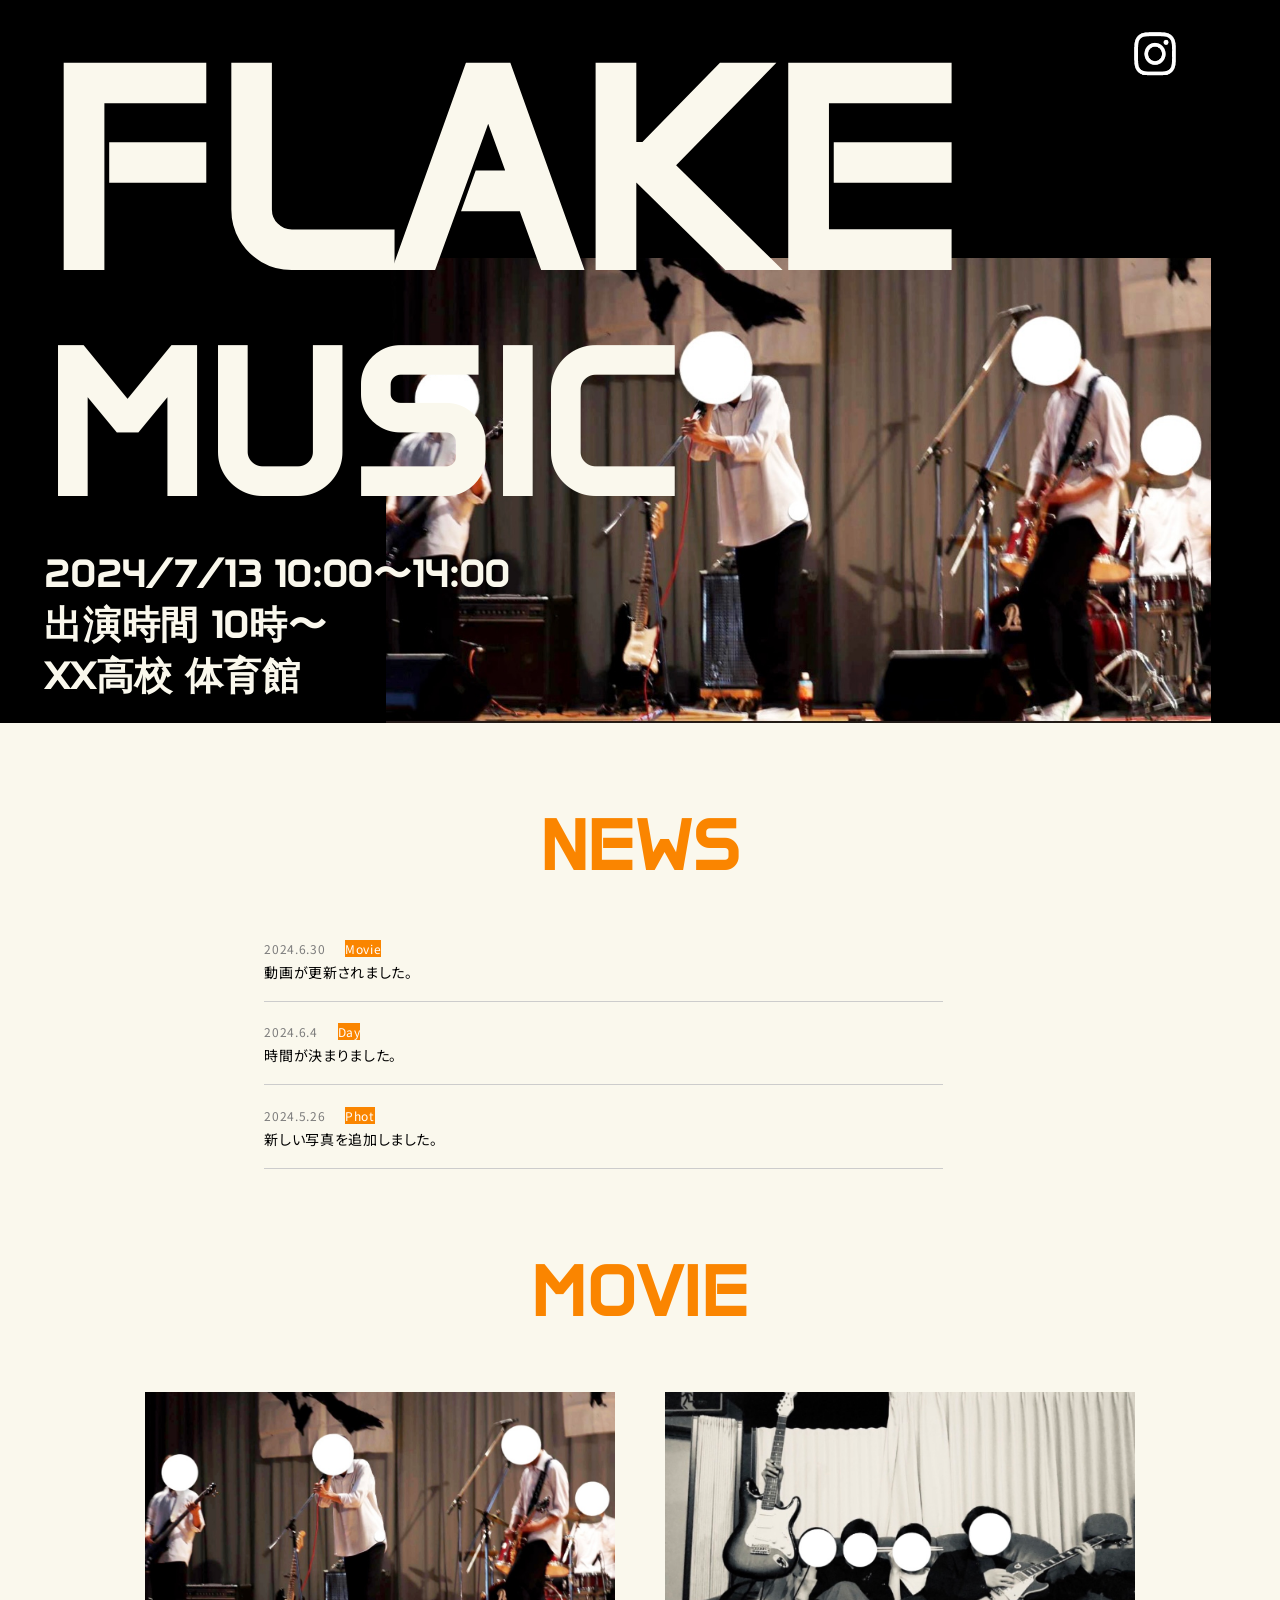
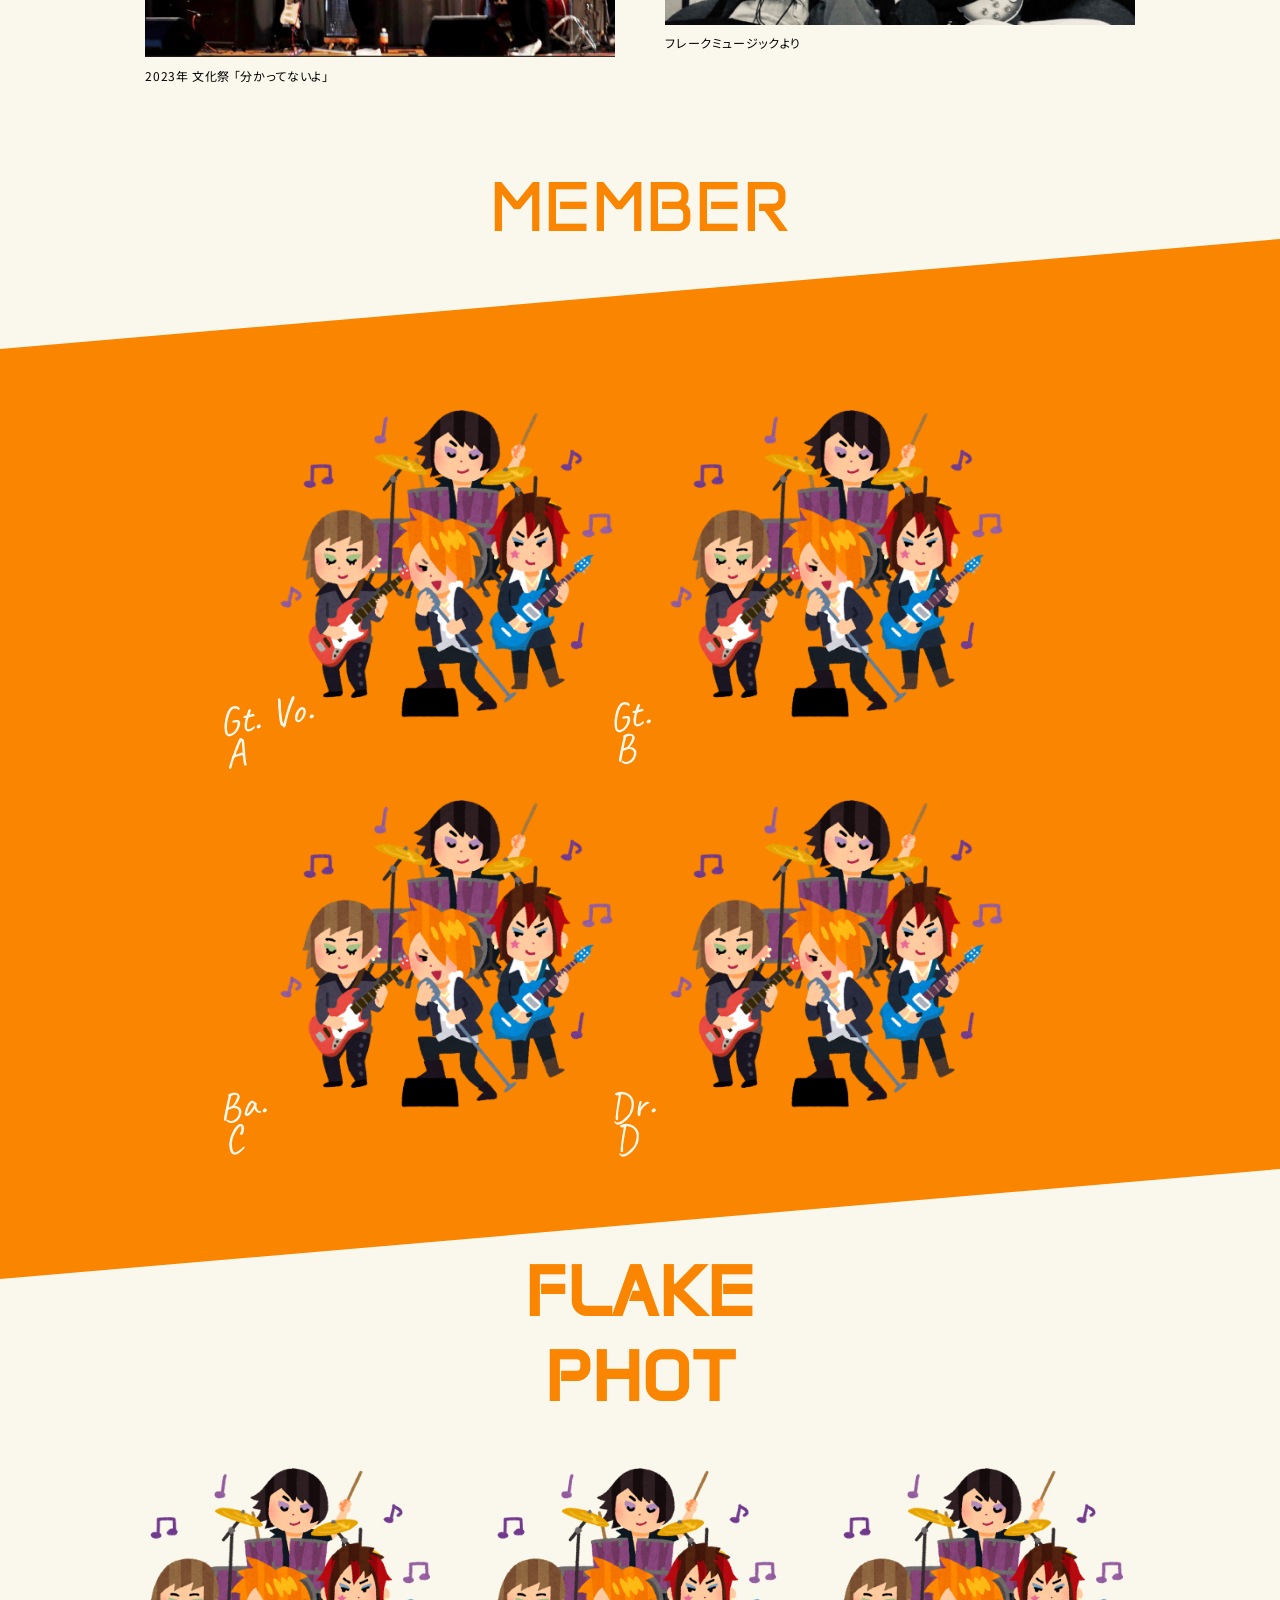
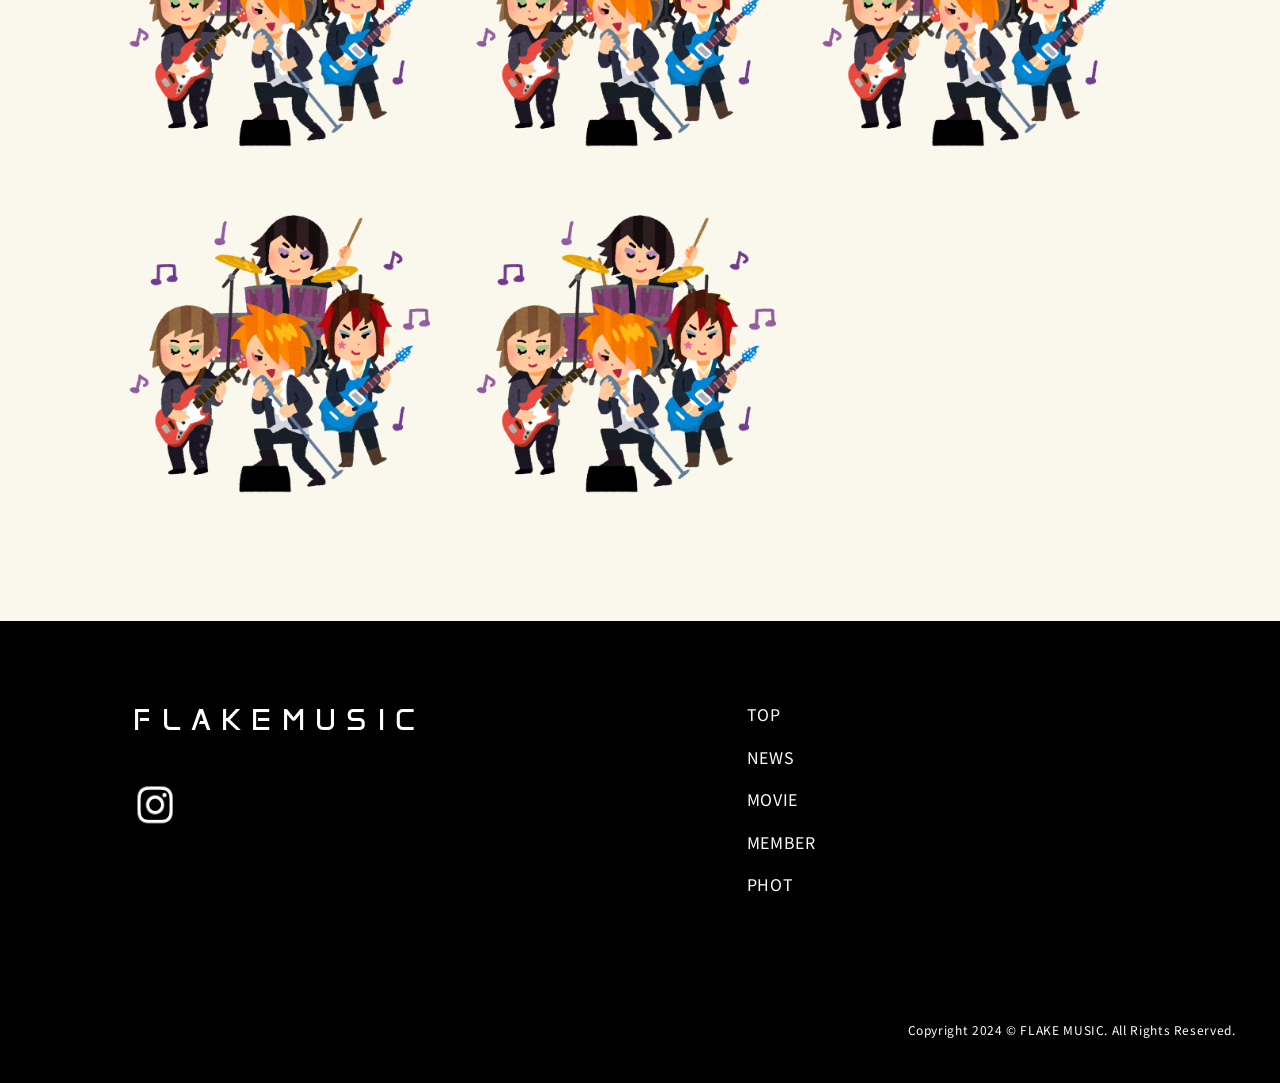
==== commit 6bdec429: "Add files via upload" ====
--- a/index.html
+++ b/index.html
@@ -19,12 +19,12 @@
                     <img class="kv_insta"  src="./assets/images/sns_instagram_wt.png">
                 </a>
             <picture>
-                <source class="kv_sp" srcset="./assets/images/img_kv_sp.jpg" alt="FLAKE MUSIC" media="(max-width:769px)
+                <source class="kv_sp" srcset="./assets/images/DC62A826-739E-4F7E-A393-3AE58DB44325 2.jpg" alt="FLAKE MUSIC" media="(max-width:769px)
                 ">
-                <img class="kv_pc" src="./assets/images/img_kv_pc.jpg" alt="FLAKE MUSIC">
+                <img class="kv_pc" src="./assets/images/28FDAE81-DA2B-4EC8-BF01-D144961EFC1F.jpg" alt="FLAKE MUSIC">
             </picture>
             <div class="kv_logo" id="TOP">
-                <a href="https://www.instagram.com/flake__music/?igsh=cmU2dWR6eW55bzNp&utm_source=qr" target="_blank">
+                <a href="" target="_blank">
                     <img class="kv_logo_insta"  src="./assets/images/sns_instagram_wt.png">
                 </a>
                 <p class="kv_logo_1">FLAKE</p>
@@ -77,13 +77,13 @@
         <div class="movie">
             <ul class="movie_box">
                 <li class="movie_box_list js-modal-btn" data-video-id="sk8M_e-2G_A">
-                    <img src="./assets/images/1947E01D-9ADE-44A4-9FD0-32E2B6042552.png" alt="">
+                    <img src="./assets/images/28FDAE81-DA2B-4EC8-BF01-D144961EFC1F.jpg" alt="">
                     <p class="movie_box_text">2023年 文化祭 「分かってないよ」</p>
                 </li>
                 <li class="movie_box_list
                 js-modal-btn"
                 data-video-id="zUgjoX7uFrs">
-                    <img src="./assets/images/C8CD3459-239B-4F64-9021-A11E1F5ED445.png" alt="">
+                    <img src="./assets/images/CD24B707-D803-4732-ABFD-4A3934265C32.jpg" alt="">
                     <p class="movie_box_text">フレークミュージックより</p>
                 </li>
             </ul>
@@ -99,11 +99,11 @@
             <div class="member">
                 <ul class="member_box">
                     <li class="member_box_list">
-                        <img class="member_img" src="./assets/images/gt_vo.png" alt="">
+                        <img class="member_img" src="./assets/images/bass.png" alt="">
                         <p class="member_img_name">Gt. Vo.<br>  A</p>
                     </li>
                     <li class="member_box_list">
-                        <img class="member_img"  src="./assets/images/gt.png" alt="">
+                        <img class="member_img"  src="./assets/images/bass.png" alt="">
                         <p class="member_img_name">Gt.<br>  B</p>
                     </li>
                     <li class="member_box_list">
@@ -111,7 +111,7 @@
                         <p class="member_img_name">Ba.<br>  C</p>
                     </li>
                     <li class="member_box_list">
-                        <img class="member_img"  src="./assets/images/dr.png" alt="">
+                        <img class="member_img"  src="./assets/images/bass.png" alt="">
                         <p class="member_img_name">Dr.<br>  D</p>
                     </li>
                 </ul>
@@ -127,48 +127,19 @@
             <div class="phot">
                 <ul class="phot_box">
                     <li class="phot_box_card">
-                        <img src="./assets/images/phot_1.png" alt="">
+                        <img src="./assets/images/bass.png" alt="">
                     </li>
                     <li class="phot_box_card">
-                        <img src="./assets/images/phot_2.png" alt="">
+                        <img src="./assets/images/bass.png" alt="">
                     </li>
                     <li class="phot_box_card">
-                        <img src="./assets/images/phot_3.png" alt="">
+                        <img src="./assets/images/bass.png" alt="">
                     </li>
                     <li class="phot_box_card">
-                        <img src="./assets/images/phot_4.png" alt="">
+                        <img src="./assets/images/bass.png" alt="">
                     </li>               
                     <li class="phot_box_card">
-                        <img src="./assets/images/phot_12.png" alt="">
-                    </li>
-                    <li class="phot_box_card">
-                        <img src="./assets/images/phot_13.png" alt="">
-                    </li>
-                    <li class="phot_box_card">
-                        <img src="./assets/images/phot_14.png" alt="">
-                    </li>
-                    <li class="phot_box_card">
-                        <img src="./assets/images/phot_15.png" alt="">
-                    </li>
-                    <li class="phot_box_card">
-                        <img src="./assets/images/phot_16.png" alt="">
-                    </li>
-                    <li class="phot_box_card">
-                        <img src="./assets/images/phot_17.png" alt="">
-                    </li>
-                    <li class="phot_box_card">
-                        <img src="./assets/images/phot_18.png" alt="">
-                    </li>
-                    <li class="phot_box_card">
-                        <img src="./assets/images/phot_19.png" alt="">
-                    </li><li class="phot_box_card">
-                        <img src="./assets/images/phot_20.png" alt="">
-                    </li>
-                    <li class="phot_box_card">
-                        <img src="./assets/images/phot_21.png" alt="">
-                    </li>
-                    <li class="phot_box_card">
-                        <img src="./assets/images/phot_22.png" alt="">
+                        <img src="./assets/images/bass.png" alt="">
                     </li>
                 </ul>
             </div>
